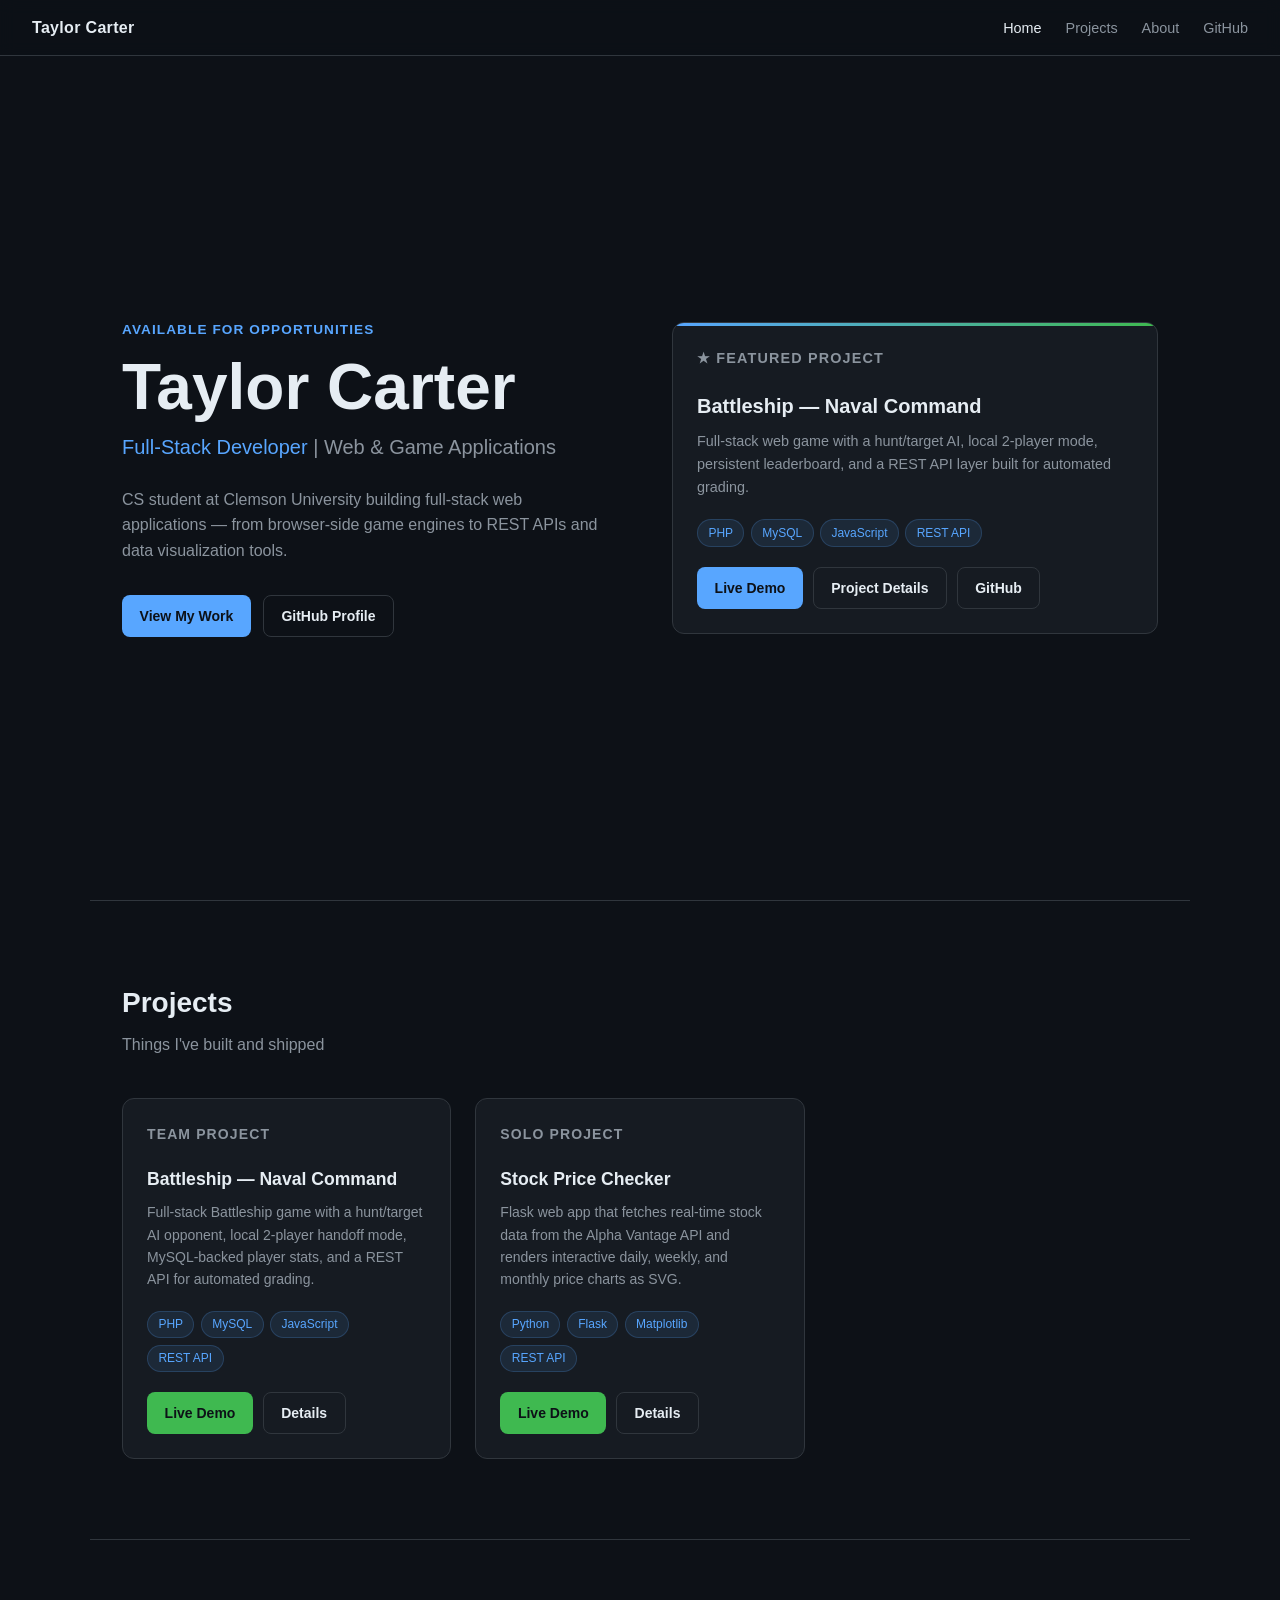
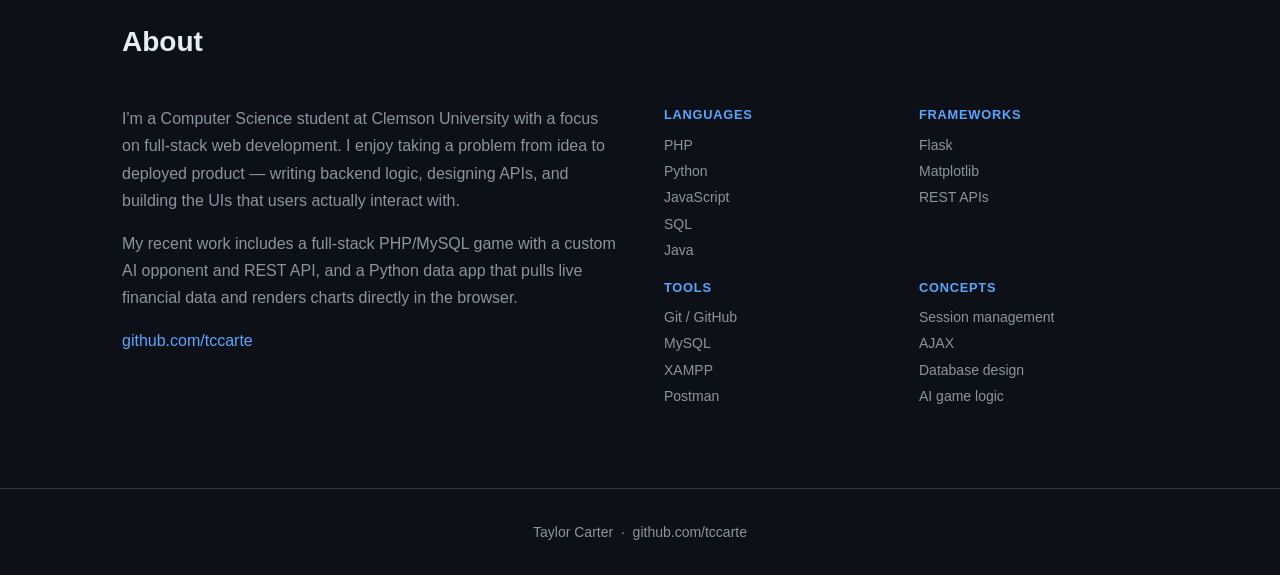
==== index.html @ 91c4d124 "Initial portfolio site" ====
<!DOCTYPE html>
<html lang="en">
<head>
  <meta charset="UTF-8" />
  <meta name="viewport" content="width=device-width, initial-scale=1.0" />
  <title>Taylor Carter — Full-Stack Developer</title>
  <link rel="stylesheet" href="style.css" />
</head>
<body>

  <!-- NAV -->
  <nav>
    <span class="nav-brand">Taylor Carter</span>
    <ul class="nav-links">
      <li><a href="index.html" class="active">Home</a></li>
      <li><a href="#projects">Projects</a></li>
      <li><a href="#about">About</a></li>
      <li><a href="https://github.com/tccarte" target="_blank" rel="noopener">GitHub</a></li>
    </ul>
  </nav>

  <!-- HERO -->
  <div class="hero">
    <div class="hero-text">
      <p class="hero-eyebrow">Available for opportunities</p>
      <h1 class="hero-name">Taylor Carter</h1>
      <p class="hero-role"><span>Full-Stack Developer</span> | Web &amp; Game Applications</p>
      <p class="hero-desc">
        CS student at Clemson University building full-stack web applications — from
        browser-side game engines to REST APIs and data visualization tools.
      </p>
      <div class="hero-actions">
        <a href="#projects" class="btn btn-primary">View My Work</a>
        <a href="https://github.com/tccarte" target="_blank" rel="noopener" class="btn btn-outline">GitHub Profile</a>
      </div>
    </div>

    <div class="hero-featured">
      <div class="featured-card">
        <p class="featured-label">&#9733; Featured Project</p>
        <h3>Battleship — Naval Command</h3>
        <p>
          Full-stack web game with a hunt/target AI, local 2-player mode, persistent
          leaderboard, and a REST API layer built for automated grading.
        </p>
        <div class="tag-list">
          <span class="tag">PHP</span>
          <span class="tag">MySQL</span>
          <span class="tag">JavaScript</span>
          <span class="tag">REST API</span>
        </div>
        <div class="card-actions">
          <a href="http://lightslategray-dogfish-869967.hostingersite.com/" target="_blank" rel="noopener" class="btn btn-primary">Live Demo</a>
          <a href="battleship.html" class="btn btn-outline">Project Details</a>
          <a href="https://github.com/tccarte" target="_blank" rel="noopener" class="btn btn-outline">GitHub</a>
        </div>
      </div>
    </div>
  </div>

  <hr class="divider" />

  <!-- PROJECTS -->
  <section id="projects">
    <div class="section-header">
      <h2>Projects</h2>
      <p>Things I've built and shipped</p>
    </div>
    <div class="project-grid">

      <!-- Battleship -->
      <div class="project-card">
        <p class="project-card-type">Team Project</p>
        <h3>Battleship — Naval Command</h3>
        <p>
          Full-stack Battleship game with a hunt/target AI opponent, local 2-player
          handoff mode, MySQL-backed player stats, and a REST API for automated grading.
        </p>
        <div class="tag-list">
          <span class="tag">PHP</span>
          <span class="tag">MySQL</span>
          <span class="tag">JavaScript</span>
          <span class="tag">REST API</span>
        </div>
        <div class="card-actions">
          <a href="http://lightslategray-dogfish-869967.hostingersite.com/" target="_blank" rel="noopener" class="btn btn-green">Live Demo</a>
          <a href="battleship.html" class="btn btn-outline">Details</a>
        </div>
      </div>

      <!-- Stock Price -->
      <div class="project-card">
        <p class="project-card-type">Solo Project</p>
        <h3>Stock Price Checker</h3>
        <p>
          Flask web app that fetches real-time stock data from the Alpha Vantage API
          and renders interactive daily, weekly, and monthly price charts as SVG.
        </p>
        <div class="tag-list">
          <span class="tag">Python</span>
          <span class="tag">Flask</span>
          <span class="tag">Matplotlib</span>
          <span class="tag">REST API</span>
        </div>
        <div class="card-actions">
          <!-- TODO: replace href with your deployed URL once live -->
          <a href="#" class="btn btn-green">Live Demo</a>
          <a href="stock-price.html" class="btn btn-outline">Details</a>
        </div>
      </div>

    </div>
  </section>

  <hr class="divider" />

  <!-- ABOUT -->
  <section id="about">
    <div class="section-header">
      <h2>About</h2>
    </div>
    <div class="about-grid">
      <div class="about-text">
        <p>
          I'm a Computer Science student at Clemson University with a focus on
          full-stack web development. I enjoy taking a problem from idea to deployed
          product — writing backend logic, designing APIs, and building the UIs that
          users actually interact with.
        </p>
        <p>
          My recent work includes a full-stack PHP/MySQL game with a custom AI
          opponent and REST API, and a Python data app that pulls live financial data
          and renders charts directly in the browser.
        </p>
        <p>
          <a href="https://github.com/tccarte" target="_blank" rel="noopener">github.com/tccarte</a>
        </p>
      </div>
      <div class="skills-grid">
        <div class="skill-group">
          <h4>Languages</h4>
          <ul>
            <li>PHP</li>
            <li>Python</li>
            <li>JavaScript</li>
            <li>SQL</li>
            <li>Java</li>
          </ul>
        </div>
        <div class="skill-group">
          <h4>Frameworks</h4>
          <ul>
            <li>Flask</li>
            <li>Matplotlib</li>
            <li>REST APIs</li>
          </ul>
        </div>
        <div class="skill-group">
          <h4>Tools</h4>
          <ul>
            <li>Git / GitHub</li>
            <li>MySQL</li>
            <li>XAMPP</li>
            <li>Postman</li>
          </ul>
        </div>
        <div class="skill-group">
          <h4>Concepts</h4>
          <ul>
            <li>Session management</li>
            <li>AJAX</li>
            <li>Database design</li>
            <li>AI game logic</li>
          </ul>
        </div>
      </div>
    </div>
  </section>

  <!-- FOOTER -->
  <footer>
    <p>Taylor Carter &nbsp;·&nbsp; <a href="https://github.com/tccarte" target="_blank" rel="noopener">github.com/tccarte</a></p>
  </footer>

</body>
</html>
---- style.css ----
/* ===== RESET & BASE ===== */
*, *::before, *::after { box-sizing: border-box; margin: 0; padding: 0; }

:root {
  --bg:       #0d1117;
  --surface:  #161b22;
  --border:   #30363d;
  --accent:   #58a6ff;
  --accent2:  #3fb950;
  --text:     #e6edf3;
  --muted:    #8b949e;
  --radius:   8px;
}

html { scroll-behavior: smooth; }

body {
  background: var(--bg);
  color: var(--text);
  font-family: -apple-system, BlinkMacSystemFont, "Segoe UI", Roboto, sans-serif;
  line-height: 1.6;
  font-size: 16px;
}

a { color: var(--accent); text-decoration: none; }
a:hover { text-decoration: underline; }

/* ===== NAV ===== */
nav {
  position: sticky;
  top: 0;
  z-index: 100;
  background: rgba(13, 17, 23, 0.92);
  backdrop-filter: blur(8px);
  border-bottom: 1px solid var(--border);
  padding: 0 2rem;
  display: flex;
  align-items: center;
  justify-content: space-between;
  height: 56px;
}

.nav-brand {
  font-weight: 700;
  font-size: 1rem;
  color: var(--text);
  letter-spacing: 0.02em;
}

.nav-links {
  display: flex;
  gap: 1.5rem;
  list-style: none;
}

.nav-links a {
  color: var(--muted);
  font-size: 0.9rem;
  transition: color 0.2s;
}

.nav-links a:hover,
.nav-links a.active {
  color: var(--text);
  text-decoration: none;
}

/* ===== BUTTONS ===== */
.btn {
  display: inline-flex;
  align-items: center;
  gap: 0.4rem;
  padding: 0.55rem 1.1rem;
  border-radius: var(--radius);
  font-size: 0.875rem;
  font-weight: 600;
  cursor: pointer;
  transition: opacity 0.2s, transform 0.1s;
  border: none;
  text-decoration: none;
}
.btn:hover { opacity: 0.85; text-decoration: none; transform: translateY(-1px); }
.btn-primary { background: var(--accent); color: #0d1117; }
.btn-outline { background: transparent; color: var(--text); border: 1px solid var(--border); }
.btn-outline:hover { border-color: var(--accent); color: var(--accent); }
.btn-green { background: var(--accent2); color: #0d1117; }

/* ===== HERO ===== */
.hero {
  min-height: calc(100vh - 56px);
  display: flex;
  align-items: center;
  padding: 4rem 2rem;
  max-width: 1100px;
  margin: 0 auto;
  gap: 4rem;
}

.hero-text { flex: 1; }

.hero-eyebrow {
  font-size: 0.85rem;
  color: var(--accent);
  font-weight: 600;
  letter-spacing: 0.08em;
  text-transform: uppercase;
  margin-bottom: 0.75rem;
}

.hero-name {
  font-size: clamp(2.5rem, 6vw, 4rem);
  font-weight: 800;
  line-height: 1.1;
  margin-bottom: 0.5rem;
}

.hero-role {
  font-size: clamp(1rem, 2.5vw, 1.25rem);
  color: var(--muted);
  margin-bottom: 1.5rem;
}

.hero-role span { color: var(--accent); }

.hero-desc {
  color: var(--muted);
  max-width: 480px;
  margin-bottom: 2rem;
  font-size: 1rem;
}

.hero-actions { display: flex; gap: 0.75rem; flex-wrap: wrap; }

.hero-featured {
  flex: 1;
  min-width: 300px;
}

/* ===== FEATURED CARD ===== */
.featured-card {
  background: var(--surface);
  border: 1px solid var(--border);
  border-radius: 12px;
  padding: 1.5rem;
  position: relative;
  overflow: hidden;
}

.featured-card::before {
  content: '';
  position: absolute;
  top: 0; left: 0; right: 0;
  height: 3px;
  background: linear-gradient(90deg, var(--accent), var(--accent2));
}

.featured-label {
  font-size: 0.75rem;
  color: var(--accent);
  font-weight: 600;
  letter-spacing: 0.08em;
  text-transform: uppercase;
  margin-bottom: 0.75rem;
}

.featured-card h3 {
  font-size: 1.25rem;
  font-weight: 700;
  margin-bottom: 0.5rem;
}

.featured-card p {
  color: var(--muted);
  font-size: 0.9rem;
  margin-bottom: 1.25rem;
  line-height: 1.6;
}

.tag-list {
  display: flex;
  flex-wrap: wrap;
  gap: 0.4rem;
  margin-bottom: 1.25rem;
}

.tag {
  background: rgba(88, 166, 255, 0.1);
  color: var(--accent);
  border: 1px solid rgba(88, 166, 255, 0.2);
  border-radius: 20px;
  padding: 0.2rem 0.65rem;
  font-size: 0.75rem;
  font-weight: 500;
}

.card-actions { display: flex; gap: 0.6rem; flex-wrap: wrap; }

/* ===== SECTION ===== */
section {
  max-width: 1100px;
  margin: 0 auto;
  padding: 5rem 2rem;
}

.section-header {
  margin-bottom: 2.5rem;
}

.section-header h2 {
  font-size: 1.75rem;
  font-weight: 700;
  margin-bottom: 0.4rem;
}

.section-header p {
  color: var(--muted);
}

.divider {
  border: none;
  border-top: 1px solid var(--border);
  max-width: 1100px;
  margin: 0 auto;
}

/* ===== PROJECT GRID ===== */
.project-grid {
  display: grid;
  grid-template-columns: repeat(auto-fill, minmax(300px, 1fr));
  gap: 1.5rem;
}

.project-card {
  background: var(--surface);
  border: 1px solid var(--border);
  border-radius: 12px;
  padding: 1.5rem;
  display: flex;
  flex-direction: column;
  transition: border-color 0.2s, transform 0.2s;
}

.project-card:hover {
  border-color: var(--accent);
  transform: translateY(-3px);
}

.project-card-type {
  font-size: 0.72rem;
  color: var(--accent2);
  font-weight: 600;
  letter-spacing: 0.08em;
  text-transform: uppercase;
  margin-bottom: 0.5rem;
}

.project-card h3 {
  font-size: 1.1rem;
  font-weight: 700;
  margin-bottom: 0.5rem;
}

.project-card p {
  color: var(--muted);
  font-size: 0.875rem;
  flex: 1;
  margin-bottom: 1.25rem;
}

/* ===== ABOUT ===== */
.about-grid {
  display: grid;
  grid-template-columns: 1fr 1fr;
  gap: 3rem;
  align-items: start;
}

.about-text p {
  color: var(--muted);
  margin-bottom: 1rem;
  line-height: 1.7;
}

.skills-grid {
  display: grid;
  grid-template-columns: 1fr 1fr;
  gap: 1rem;
}

.skill-group h4 {
  font-size: 0.8rem;
  color: var(--accent);
  font-weight: 600;
  letter-spacing: 0.06em;
  text-transform: uppercase;
  margin-bottom: 0.5rem;
}

.skill-group ul {
  list-style: none;
  display: flex;
  flex-direction: column;
  gap: 0.25rem;
}

.skill-group li {
  color: var(--muted);
  font-size: 0.875rem;
}

/* ===== PROJECT DETAIL PAGE ===== */
.project-detail {
  max-width: 800px;
  margin: 0 auto;
  padding: 4rem 2rem;
}

.back-link {
  display: inline-flex;
  align-items: center;
  gap: 0.4rem;
  color: var(--muted);
  font-size: 0.875rem;
  margin-bottom: 2rem;
  transition: color 0.2s;
}
.back-link:hover { color: var(--text); text-decoration: none; }

.project-header { margin-bottom: 2rem; }

.project-header .badge {
  font-size: 0.75rem;
  color: var(--accent2);
  font-weight: 600;
  letter-spacing: 0.08em;
  text-transform: uppercase;
  margin-bottom: 0.75rem;
  display: block;
}

.project-header h1 {
  font-size: clamp(1.75rem, 4vw, 2.5rem);
  font-weight: 800;
  margin-bottom: 0.75rem;
}

.project-header .subtitle {
  color: var(--muted);
  font-size: 1.05rem;
  margin-bottom: 1.5rem;
}

.project-cta { display: flex; gap: 0.75rem; flex-wrap: wrap; margin-bottom: 2.5rem; }

.project-body h2 {
  font-size: 1.1rem;
  font-weight: 700;
  margin: 2rem 0 0.75rem;
  color: var(--text);
  padding-bottom: 0.4rem;
  border-bottom: 1px solid var(--border);
}

.project-body p {
  color: var(--muted);
  margin-bottom: 1rem;
  line-height: 1.7;
}

.project-body ul {
  color: var(--muted);
  padding-left: 1.25rem;
  margin-bottom: 1rem;
  line-height: 1.8;
}

.project-body ul li::marker { color: var(--accent); }

.arch-block {
  background: var(--surface);
  border: 1px solid var(--border);
  border-radius: var(--radius);
  padding: 1rem 1.25rem;
  font-family: "SFMono-Regular", Consolas, monospace;
  font-size: 0.8rem;
  color: var(--accent);
  white-space: pre;
  overflow-x: auto;
  margin-bottom: 1rem;
}

.contrib-box {
  background: var(--surface);
  border: 1px solid var(--border);
  border-left: 3px solid var(--accent2);
  border-radius: var(--radius);
  padding: 1rem 1.25rem;
  margin-bottom: 1rem;
}

.contrib-box h4 {
  font-size: 0.8rem;
  color: var(--accent2);
  font-weight: 700;
  text-transform: uppercase;
  letter-spacing: 0.06em;
  margin-bottom: 0.5rem;
}

/* ===== FOOTER ===== */
footer {
  border-top: 1px solid var(--border);
  padding: 2rem;
  text-align: center;
  color: var(--muted);
  font-size: 0.875rem;
}

footer a { color: var(--muted); }
footer a:hover { color: var(--accent); }

/* ===== RESPONSIVE ===== */
@media (max-width: 768px) {
  .hero {
    flex-direction: column;
    gap: 2.5rem;
    padding: 2.5rem 1.25rem;
    min-height: unset;
  }
  .hero-featured { min-width: unset; width: 100%; }
  .about-grid { grid-template-columns: 1fr; gap: 2rem; }
  .skills-grid { grid-template-columns: 1fr 1fr; }
  nav { padding: 0 1.25rem; }
  .nav-links { gap: 1rem; }
  section { padding: 3rem 1.25rem; }
  .project-detail { padding: 2rem 1.25rem; }
}

@media (max-width: 480px) {
  .skills-grid { grid-template-columns: 1fr; }
  .hero-name { font-size: 2rem; }
}
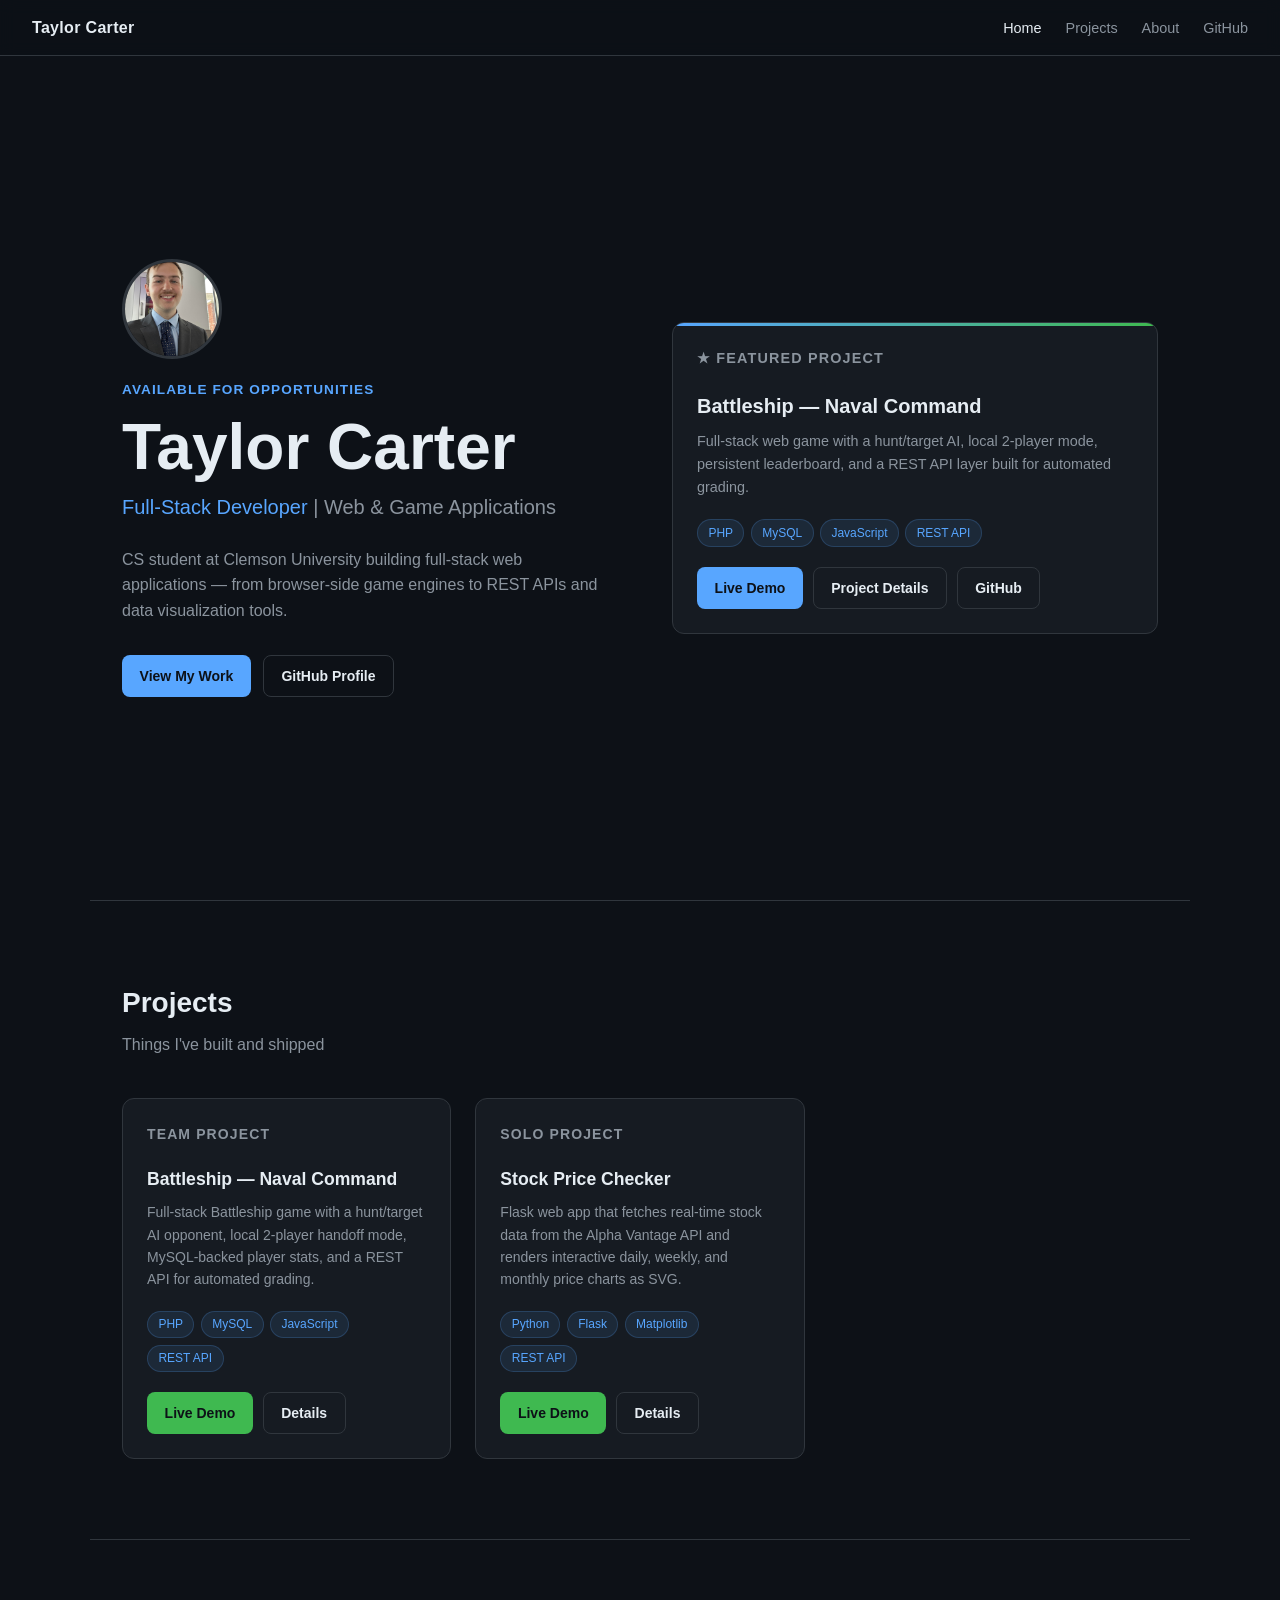
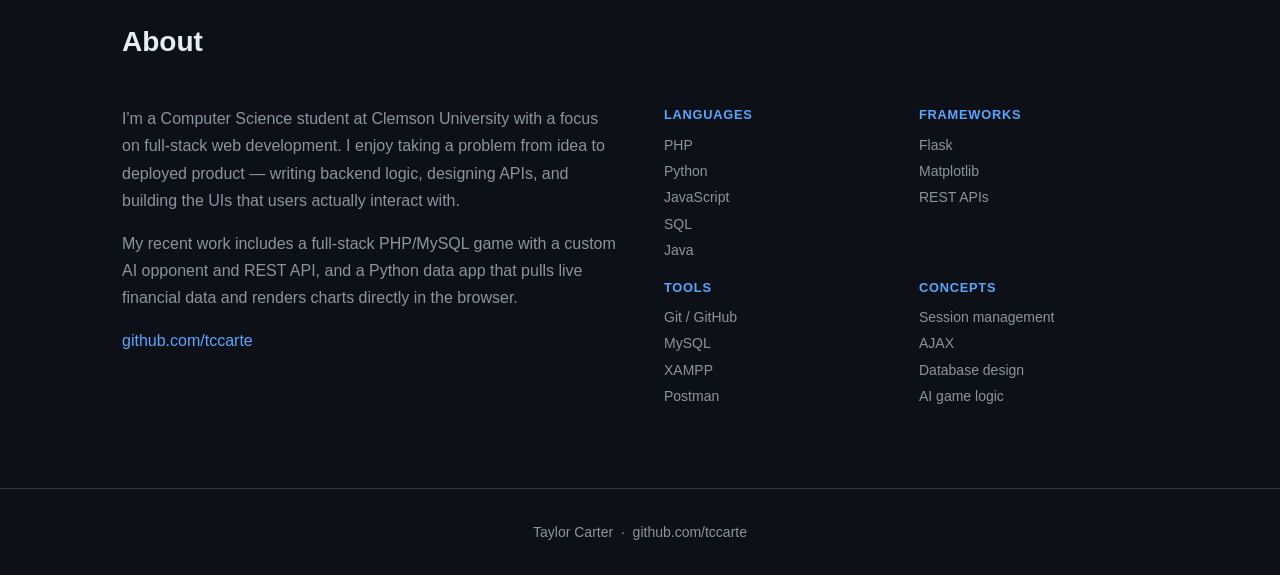
==== commit 4d056fb0: "Add profile photo to hero section" ====
--- a/index.html
+++ b/index.html
@@ -22,6 +22,7 @@
   <!-- HERO -->
   <div class="hero">
     <div class="hero-text">
+      <img src="unnamed.jpg" alt="Taylor Carter" class="profile-photo" />
       <p class="hero-eyebrow">Available for opportunities</p>
       <h1 class="hero-name">Taylor Carter</h1>
       <p class="hero-role"><span>Full-Stack Developer</span> | Web &amp; Game Applications</p>
@@ -103,8 +104,7 @@
           <span class="tag">REST API</span>
         </div>
         <div class="card-actions">
-          <!-- TODO: replace href with your deployed URL once live -->
-          <a href="#" class="btn btn-green">Live Demo</a>
+          <a href="https://stockprice-yzet.onrender.com" target="_blank" rel="noopener" class="btn btn-green">Live Demo</a>
           <a href="stock-price.html" class="btn btn-outline">Details</a>
         </div>
       </div>
--- a/style.css
+++ b/style.css
@@ -97,6 +97,16 @@
 }
 
 .hero-text { flex: 1; }
+
+.profile-photo {
+  width: 100px;
+  height: 100px;
+  border-radius: 50%;
+  object-fit: cover;
+  border: 3px solid var(--border);
+  margin-bottom: 1.25rem;
+  display: block;
+}
 
 .hero-eyebrow {
   font-size: 0.85rem;
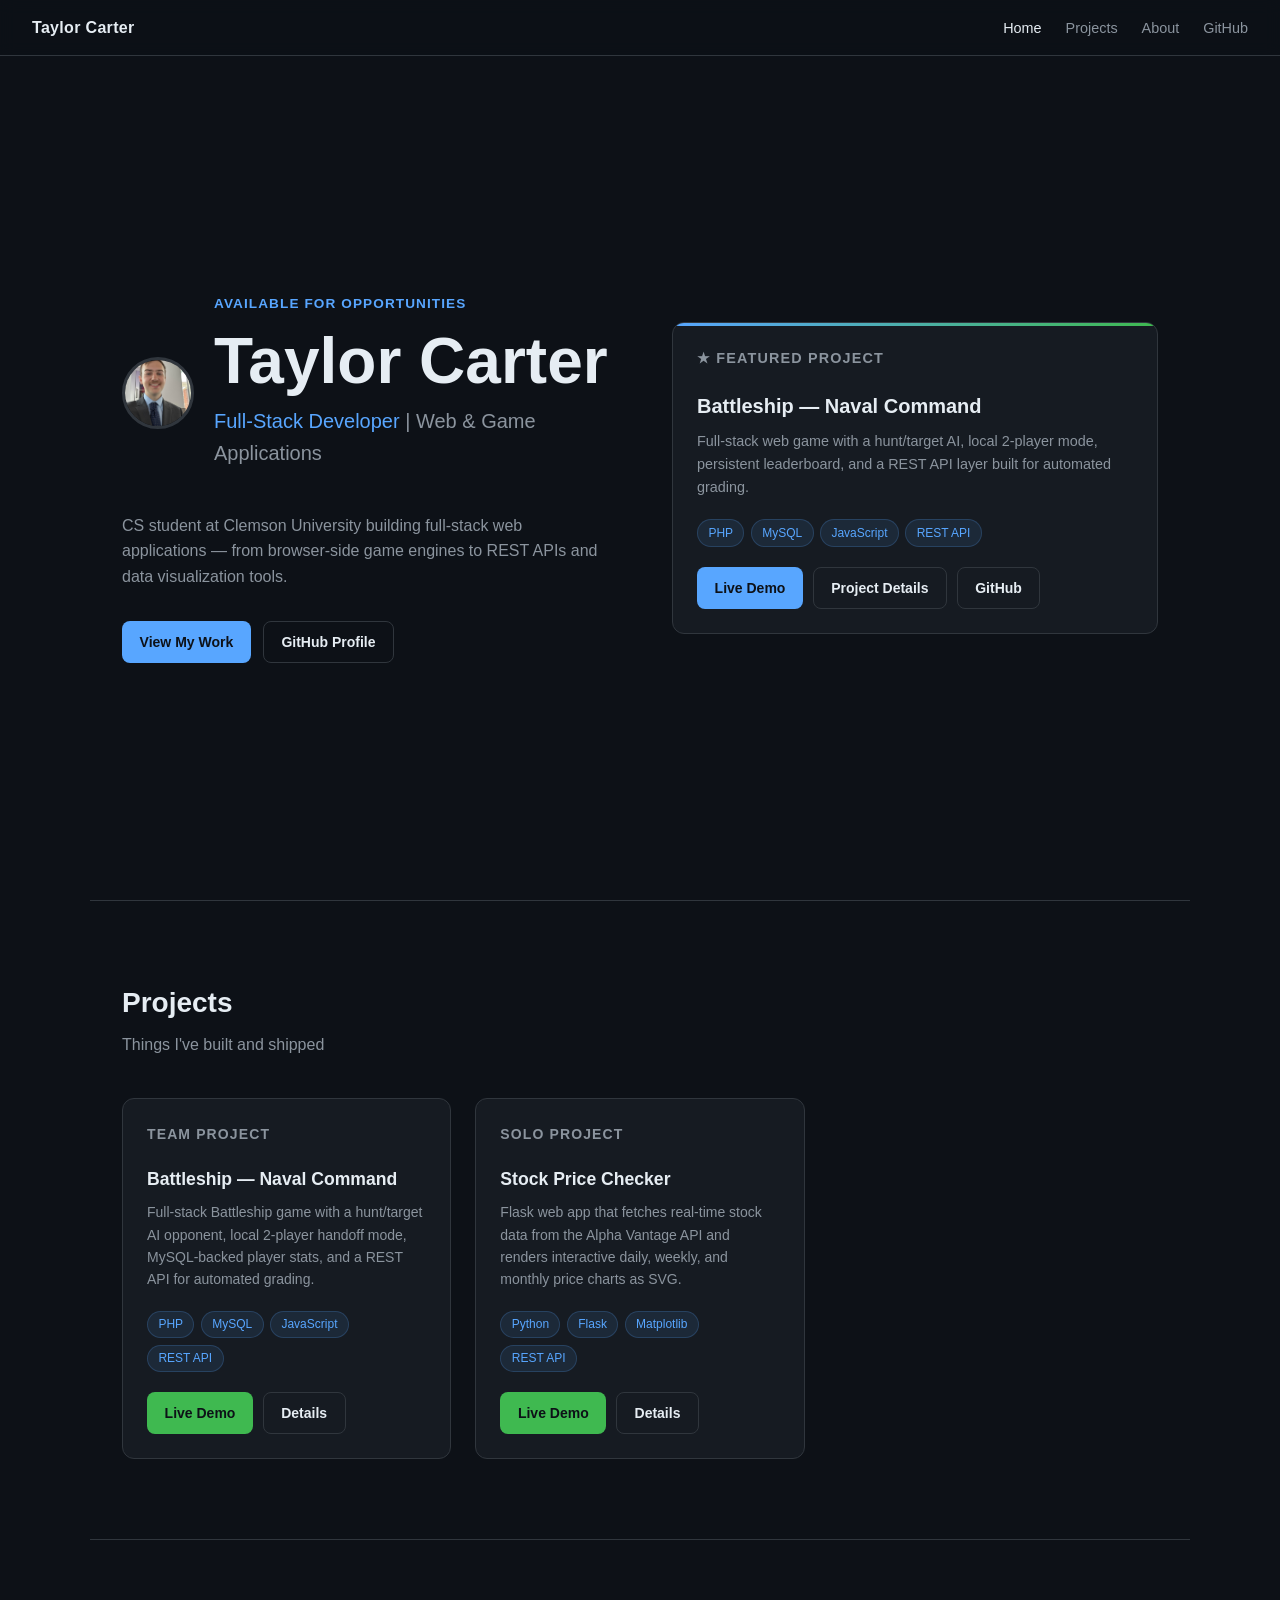
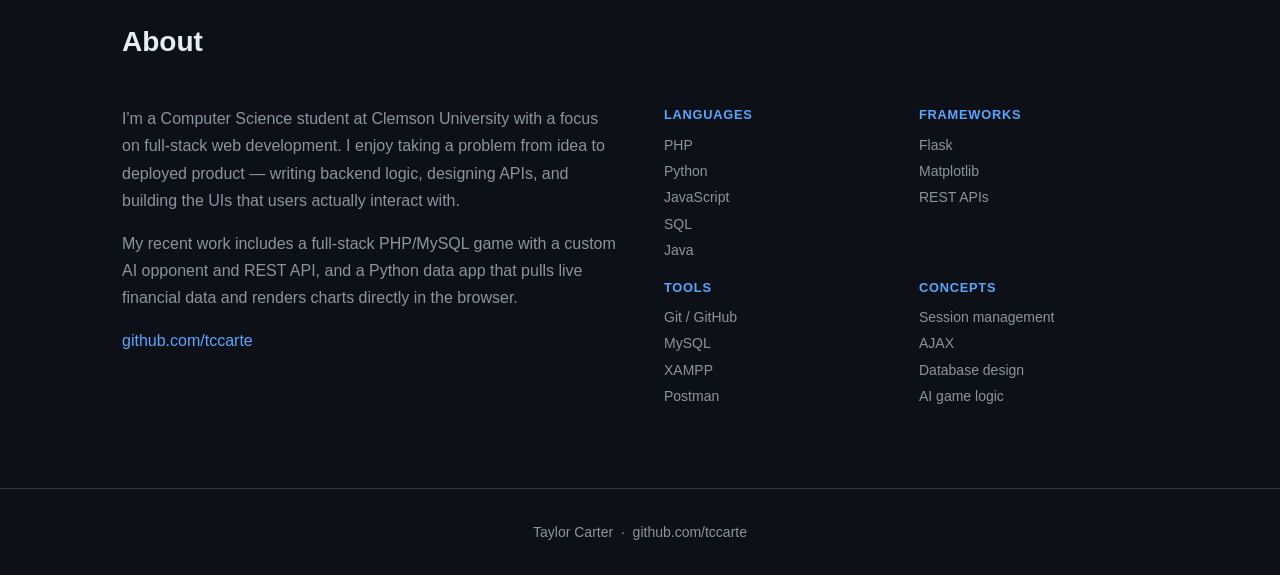
==== commit 2077a9ee: "Resize profile photo and place beside name/role" ====
--- a/index.html
+++ b/index.html
@@ -22,10 +22,14 @@
   <!-- HERO -->
   <div class="hero">
     <div class="hero-text">
-      <img src="unnamed.jpg" alt="Taylor Carter" class="profile-photo" />
-      <p class="hero-eyebrow">Available for opportunities</p>
-      <h1 class="hero-name">Taylor Carter</h1>
-      <p class="hero-role"><span>Full-Stack Developer</span> | Web &amp; Game Applications</p>
+      <div class="hero-identity">
+        <img src="unnamed.jpg" alt="Taylor Carter" class="profile-photo" />
+        <div>
+          <p class="hero-eyebrow">Available for opportunities</p>
+          <h1 class="hero-name">Taylor Carter</h1>
+          <p class="hero-role"><span>Full-Stack Developer</span> | Web &amp; Game Applications</p>
+        </div>
+      </div>
       <p class="hero-desc">
         CS student at Clemson University building full-stack web applications — from
         browser-side game engines to REST APIs and data visualization tools.
--- a/style.css
+++ b/style.css
@@ -98,14 +98,20 @@
 
 .hero-text { flex: 1; }
 
+.hero-identity {
+  display: flex;
+  align-items: center;
+  gap: 1.25rem;
+  margin-bottom: 1.25rem;
+}
+
 .profile-photo {
-  width: 100px;
-  height: 100px;
+  width: 72px;
+  height: 72px;
   border-radius: 50%;
   object-fit: cover;
   border: 3px solid var(--border);
-  margin-bottom: 1.25rem;
-  display: block;
+  flex-shrink: 0;
 }
 
 .hero-eyebrow {
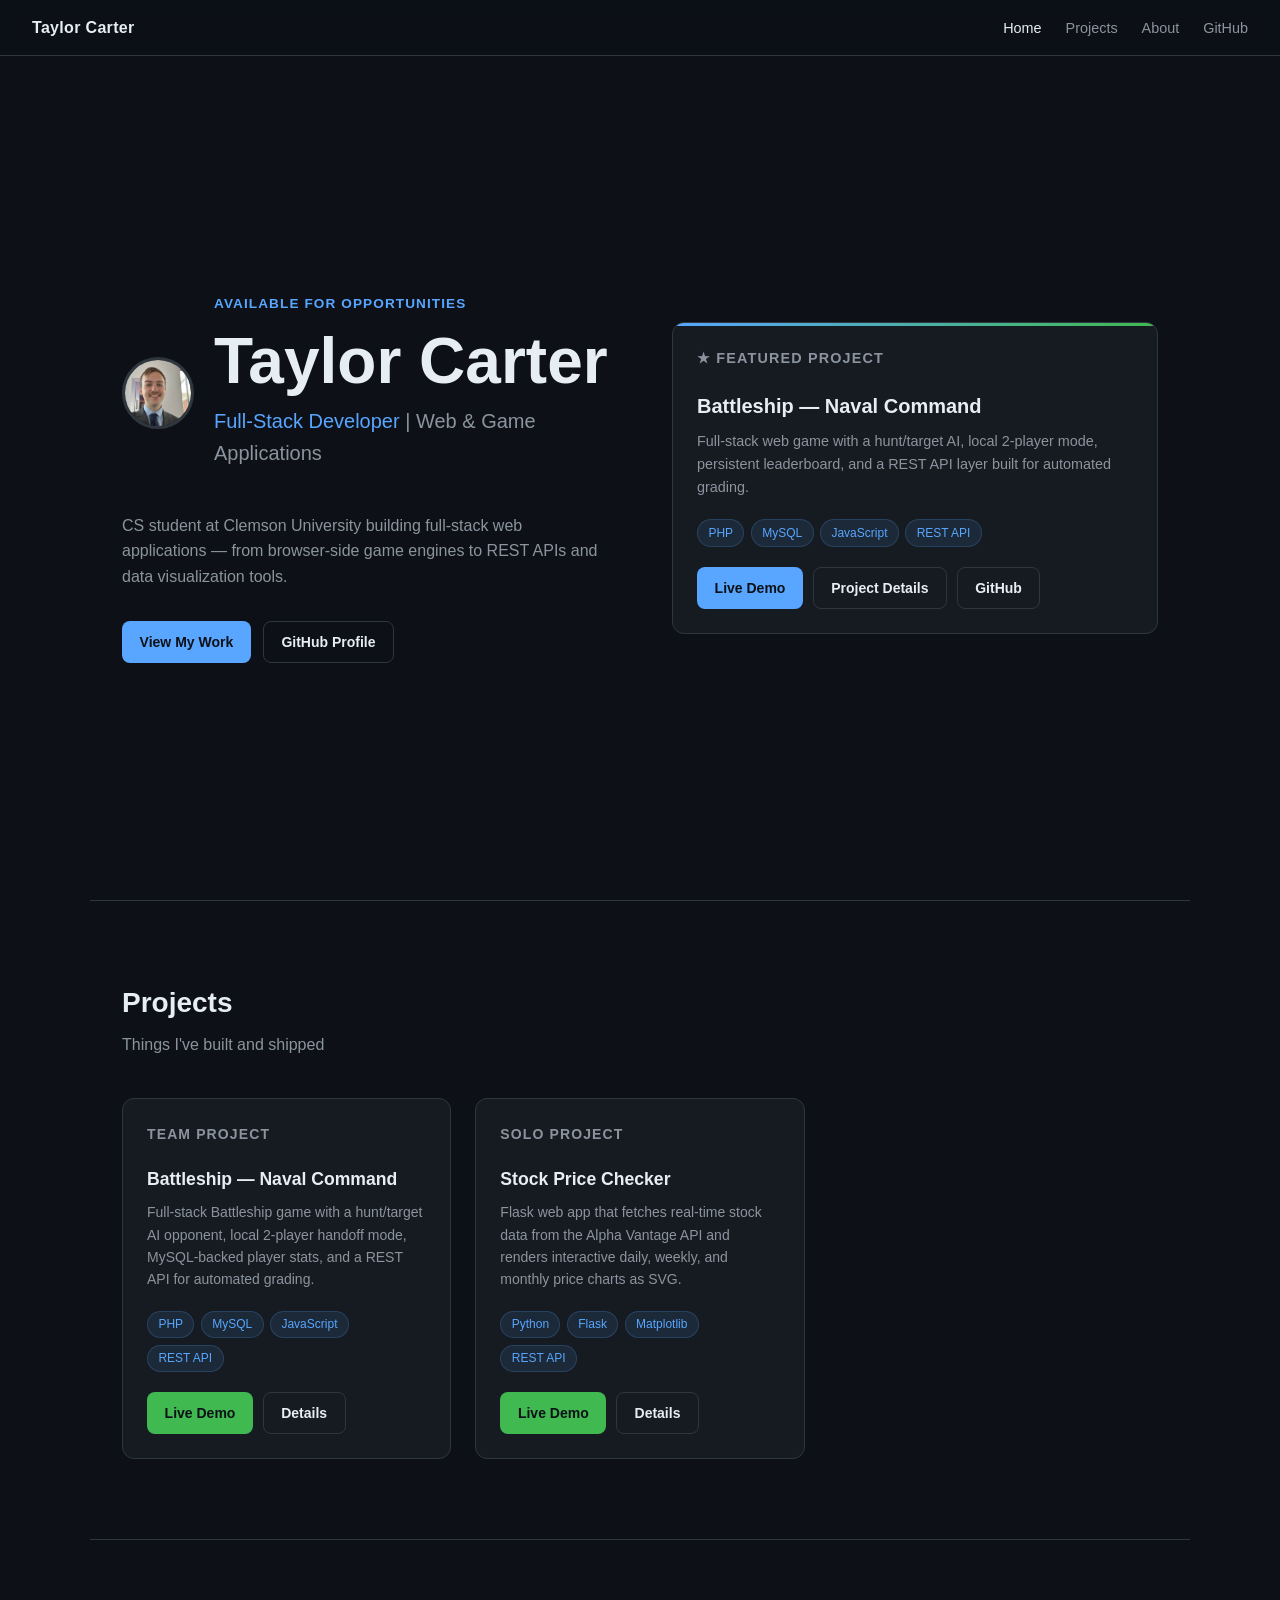
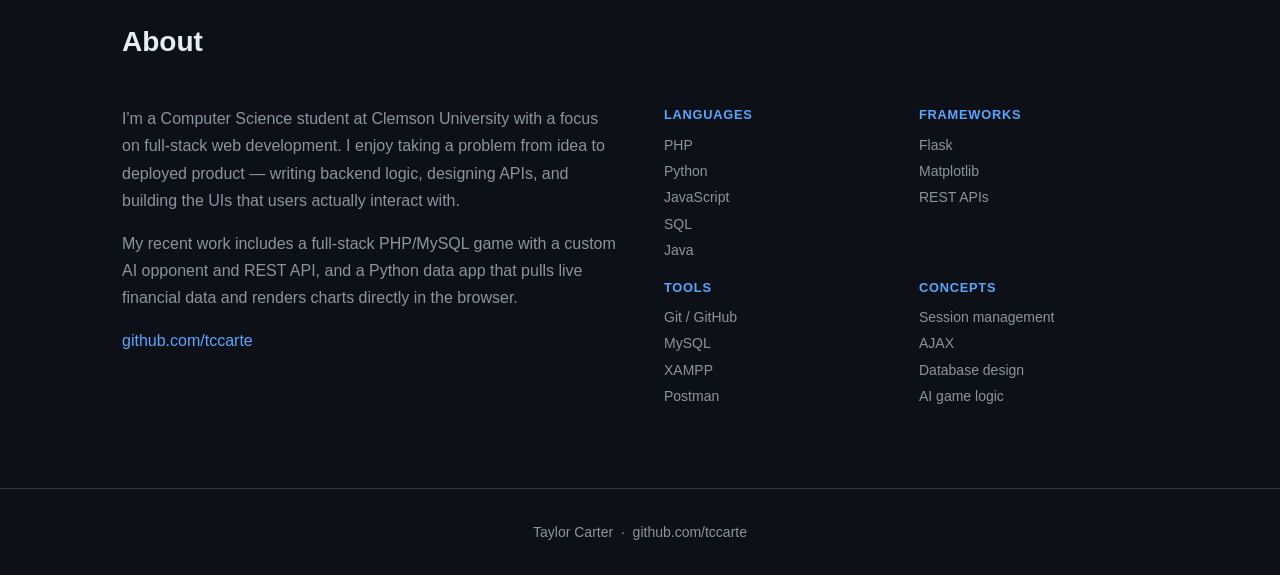
==== commit 521e6acc: "Force profile photo size with inline styles" ====
--- a/index.html
+++ b/index.html
@@ -23,7 +23,7 @@
   <div class="hero">
     <div class="hero-text">
       <div class="hero-identity">
-        <img src="unnamed.jpg" alt="Taylor Carter" class="profile-photo" />
+        <img src="unnamed.jpg" alt="Taylor Carter" class="profile-photo" style="width:72px;height:72px;border-radius:50%;object-fit:cover;object-position:center top;flex-shrink:0;border:3px solid #30363d;" />
         <div>
           <p class="hero-eyebrow">Available for opportunities</p>
           <h1 class="hero-name">Taylor Carter</h1>
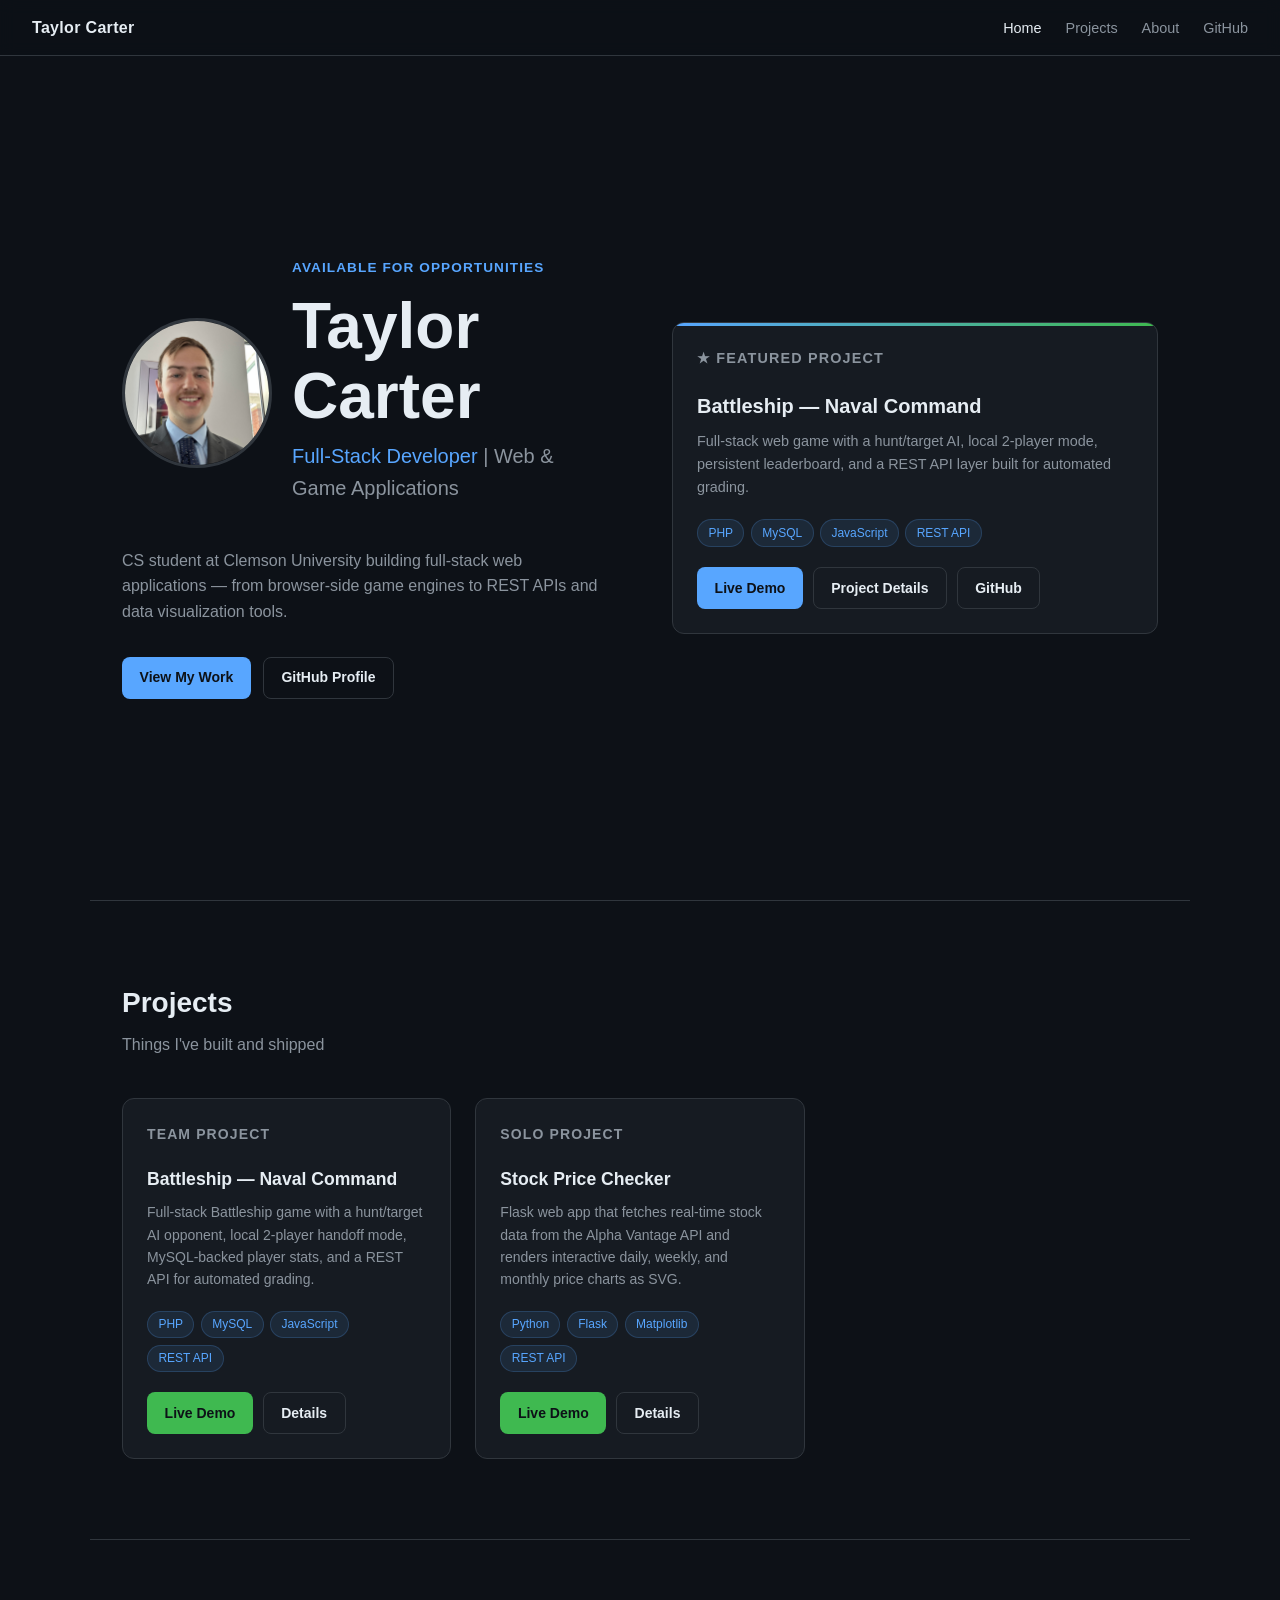
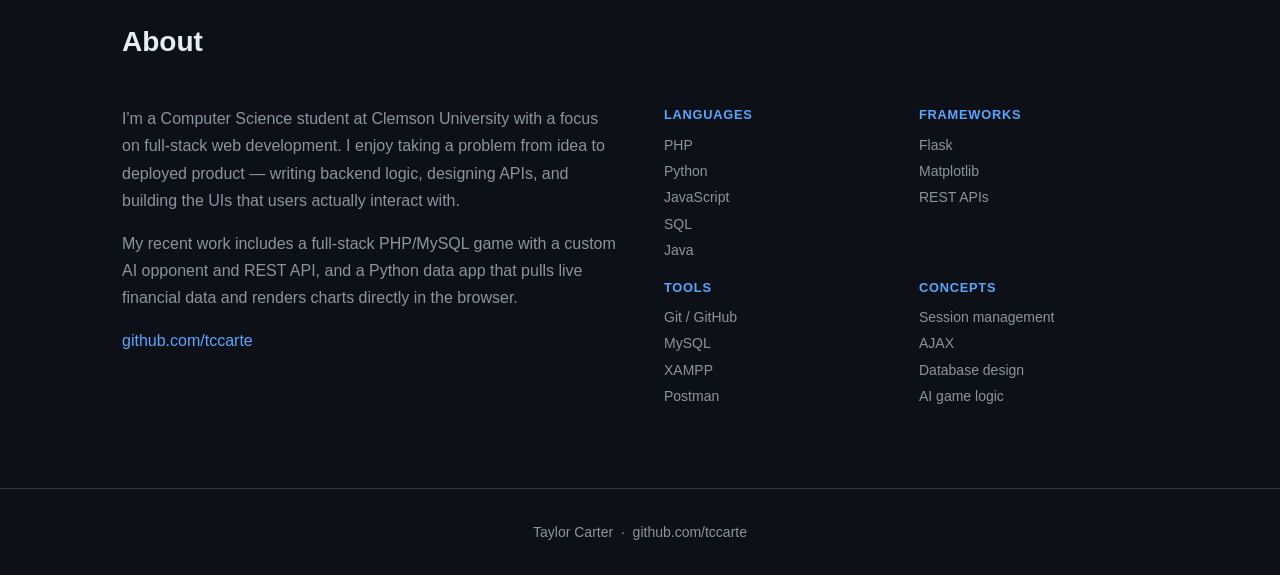
==== commit 881fed03: "Increase profile photo to 150px" ====
--- a/index.html
+++ b/index.html
@@ -23,7 +23,7 @@
   <div class="hero">
     <div class="hero-text">
       <div class="hero-identity">
-        <img src="unnamed.jpg" alt="Taylor Carter" class="profile-photo" style="width:72px;height:72px;border-radius:50%;object-fit:cover;object-position:center top;flex-shrink:0;border:3px solid #30363d;" />
+        <img src="unnamed.jpg" alt="Taylor Carter" class="profile-photo" style="width:150px;height:150px;border-radius:50%;object-fit:cover;object-position:center top;flex-shrink:0;border:3px solid #30363d;" />
         <div>
           <p class="hero-eyebrow">Available for opportunities</p>
           <h1 class="hero-name">Taylor Carter</h1>
